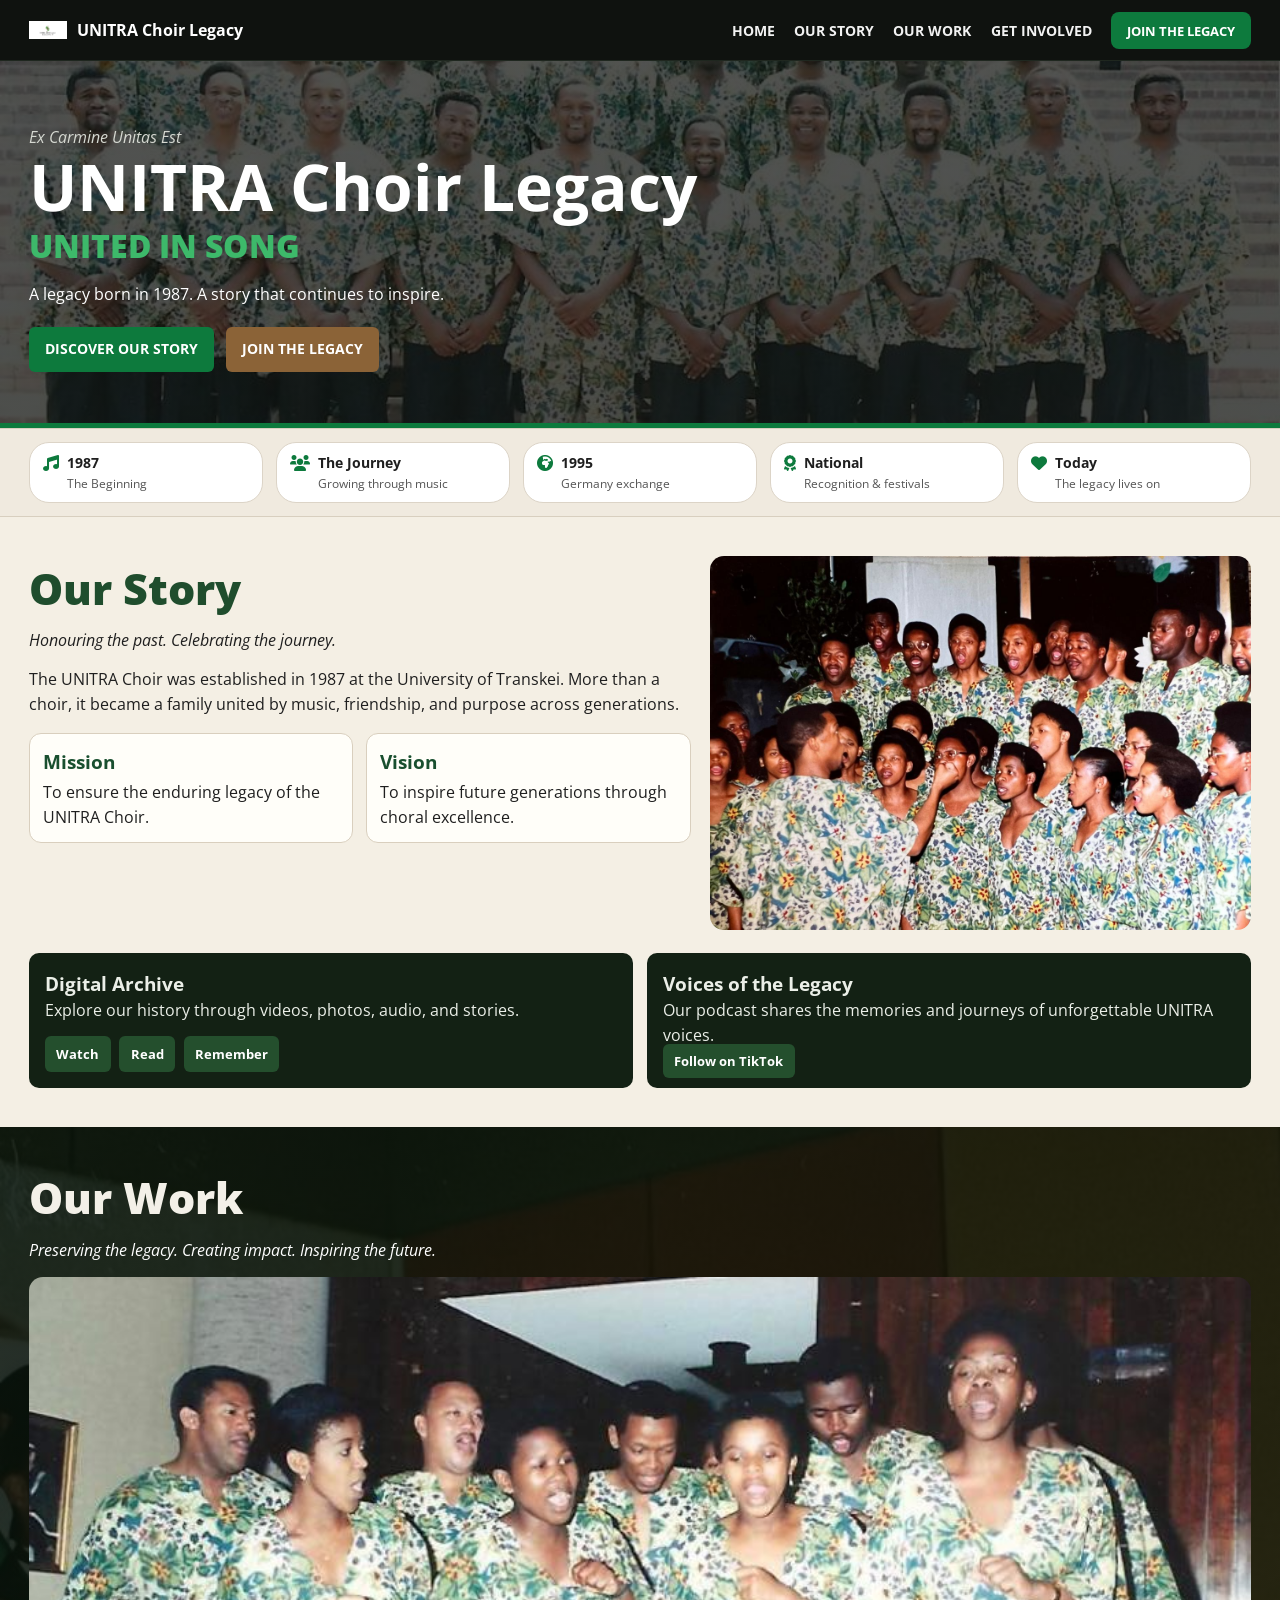
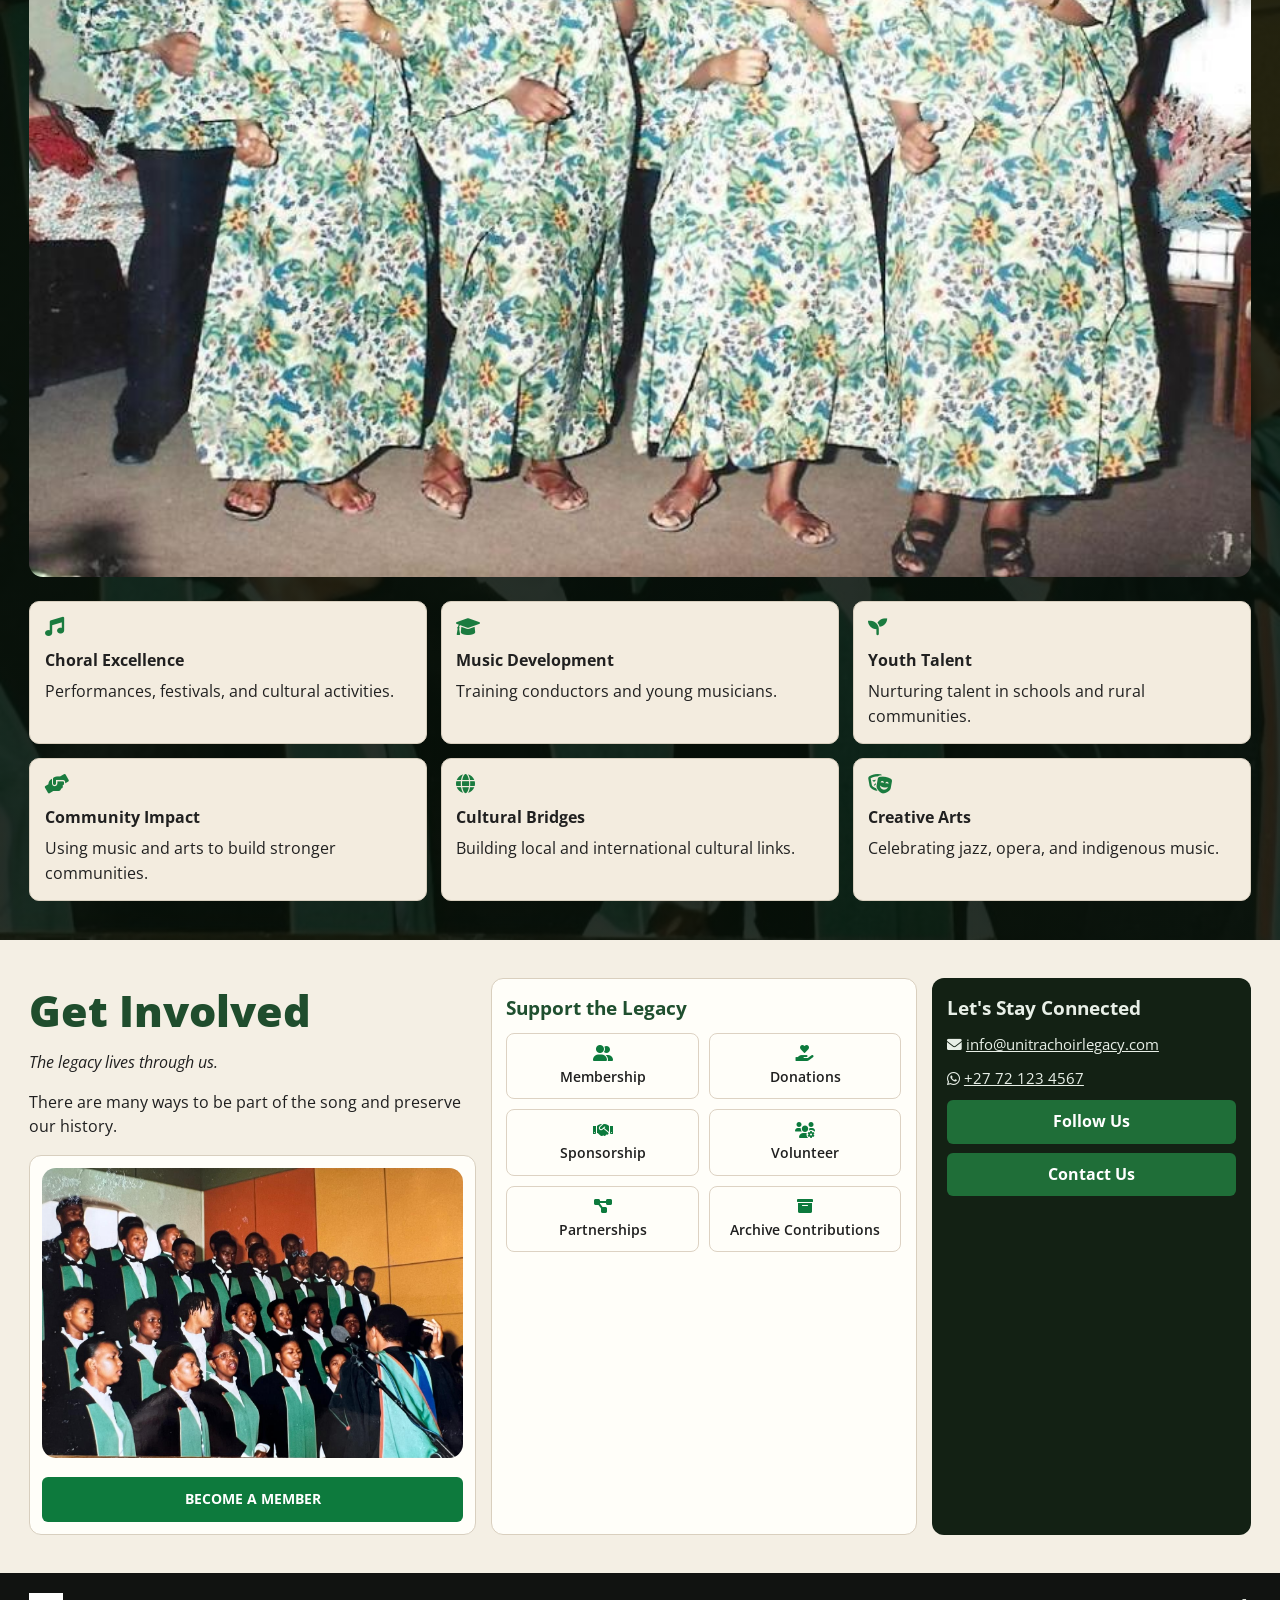
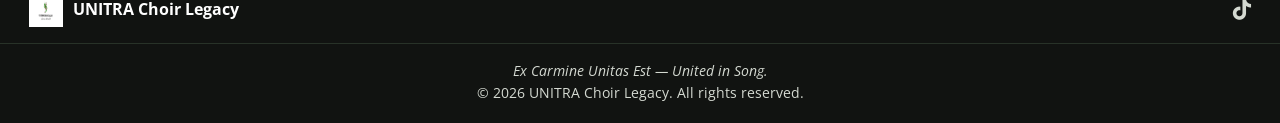
==== index.html @ 4122b19f "Adjust contact panel link semantics and accessibility Co-authored-by: khsiya7091-hash <261519642+khs" ====
<!doctype html>
<html lang="en">
  <head>
    <meta charset="UTF-8" />
    <meta name="viewport" content="width=device-width, initial-scale=1.0" />
    <title>UNITRA Choir Legacy</title>
    <link rel="stylesheet" href="styles.css" />
    <link rel="preconnect" href="https://fonts.googleapis.com" />
    <link rel="preconnect" href="https://fonts.gstatic.com" crossorigin />
    <link
      href="https://fonts.googleapis.com/css2?family=Kumbh+Sans:wght@300;400;600;700;900&family=Open+Sans:ital,wght@0,300;0,400;0,600;0,700;1,400&display=swap"
      rel="stylesheet"
    />
    <link
      rel="stylesheet"
      href="https://cdnjs.cloudflare.com/ajax/libs/font-awesome/6.0.0-beta3/css/all.min.css"
    />
    <link rel="icon" type="image/png" sizes="96x96" href="../favicon/favicon-96x96.png" />
    <link rel="icon" type="image/svg+xml" href="../favicon/favicon.svg" />
    <link rel="shortcut icon" href="../favicon/favicon.ico" />
    <link rel="apple-touch-icon" sizes="180x180" href="../favicon/apple-touch-icon.png" />
    <link rel="manifest" href="../favicon/site.webmanifest" />
  </head>
  <body>
    <nav class="navbar">
      <div class="navbar__container">
        <a href="index.html" id="navbar__logo">
          <img src="../images/UnitraLogo.png" alt="UNITRA Choir Legacy Logo" class="logo" />
          <span>UNITRA Choir Legacy</span>
        </a>
        <div class="navbar__toggle" id="mobile-menu">
          <span class="bar"></span>
          <span class="bar"></span>
          <span class="bar"></span>
        </div>
        <ul class="navbar__menu" id="navbar-menu">
          <li><a href="#home" class="navbar__links">Home</a></li>
          <li><a href="#story" class="navbar__links">Our Story</a></li>
          <li><a href="#work" class="navbar__links">Our Work</a></li>
          <li><a href="#involved" class="navbar__links">Get Involved</a></li>
          <li class="navbar__btn"><a href="#join" class="button">Join the Legacy</a></li>
        </ul>
      </div>
    </nav>

    <section class="hero hero--feedback" id="home">
      <div class="hero__container">
        <div class="hero__content">
          <div class="subtitle"><i>Ex Carmine Unitas Est</i></div>
          <h1>UNITRA Choir Legacy</h1>
          <p class="hero__motto">United in Song</p>
          <p class="tagline">A legacy born in 1987. A story that continues to inspire.</p>
          <div class="hero__actions">
            <a href="#story" class="hero__btn">Discover Our Story</a>
            <a href="#join" class="hero__btn hero__btn--alt">Join the Legacy</a>
          </div>
        </div>
      </div>
    </section>

    <section class="milestone-strip">
      <div class="container milestone-grid">
        <div class="milestone"><i class="fas fa-music"></i><strong>1987</strong><span>The Beginning</span></div>
        <div class="milestone"><i class="fas fa-users"></i><strong>The Journey</strong><span>Growing through music</span></div>
        <div class="milestone"><i class="fas fa-globe-africa"></i><strong>1995</strong><span>Germany exchange</span></div>
        <div class="milestone"><i class="fas fa-award"></i><strong>National</strong><span>Recognition & festivals</span></div>
        <div class="milestone"><i class="fas fa-heart"></i><strong>Today</strong><span>The legacy lives on</span></div>
      </div>
    </section>

    <section class="section section-cream" id="story">
      <div class="container two-col">
        <div>
          <h2 class="section-title">Our Story</h2>
          <p class="lead">Honouring the past. Celebrating the journey.</p>
          <p>
            The UNITRA Choir was established in 1987 at the University of Transkei. More than a choir, it became a
            family united by music, friendship, and purpose across generations.
          </p>
          <div class="mini-card-grid">
            <div class="mini-card"><h3>Mission</h3><p>To ensure the enduring legacy of the UNITRA Choir.</p></div>
            <div class="mini-card"><h3>Vision</h3><p>To inspire future generations through choral excellence.</p></div>
          </div>
        </div>
        <div class="story-media">
          <img src="../images/WhatsApp%20Image%202026-08-21%20at%2019.52.34%20(1).jpeg" alt="UNITRA choir history" />
        </div>
      </div>
      <div class="container archive-row">
        <div class="archive-box">
          <h3>Digital Archive</h3>
          <p>Explore our history through videos, photos, audio, and stories.</p>
          <div class="archive-actions">
            <a href="video.html">Watch</a>
            <a href="tech.html">Read</a>
            <a href="#join">Remember</a>
          </div>
        </div>
        <div class="archive-box">
          <h3>Voices of the Legacy</h3>
          <p>Our podcast shares the memories and journeys of unforgettable UNITRA voices.</p>
          <a class="listen-btn" href="https://www.tiktok.com/@unitrachoir_legacy" target="_blank" rel="noopener noreferrer">Follow on TikTok</a>
        </div>
      </div>
    </section>

    <section class="section section-dark" id="work">
      <div class="container">
        <h2 class="section-title">Our Work</h2>
        <p class="lead">Preserving the legacy. Creating impact. Inspiring the future.</p>
        <div class="work-banner">
          <img src="../images/WhatsApp%20Image%202026-08-21%20at%2019.52.35%20(1).jpeg" alt="UNITRA choir in performance attire" />
        </div>
        <div class="work-grid">
          <div class="work-card"><i class="fas fa-music"></i><h3>Choral Excellence</h3><p>Performances, festivals, and cultural activities.</p></div>
          <div class="work-card"><i class="fas fa-graduation-cap"></i><h3>Music Development</h3><p>Training conductors and young musicians.</p></div>
          <div class="work-card"><i class="fas fa-seedling"></i><h3>Youth Talent</h3><p>Nurturing talent in schools and rural communities.</p></div>
          <div class="work-card"><i class="fas fa-hands-helping"></i><h3>Community Impact</h3><p>Using music and arts to build stronger communities.</p></div>
          <div class="work-card"><i class="fas fa-globe"></i><h3>Cultural Bridges</h3><p>Building local and international cultural links.</p></div>
          <div class="work-card"><i class="fas fa-theater-masks"></i><h3>Creative Arts</h3><p>Celebrating jazz, opera, and indigenous music.</p></div>
        </div>
      </div>
    </section>

    <section class="section section-cream" id="involved">
      <div class="container involved-grid">
        <div>
          <h2 class="section-title">Get Involved</h2>
          <p class="lead">The legacy lives through us.</p>
          <p>There are many ways to be part of the song and preserve our history.</p>
          <div class="join-block" id="join">
            <img src="../images/WhatsApp%20Image%202026-08-21%20at%2019.52.35.jpeg" alt="UNITRA choir members" />
            <a href="mailto:info@unitrachoirlegacy.com?subject=Join%20the%20UNITRA%20Choir%20Legacy" class="hero__btn">Become a Member</a>
          </div>
        </div>

        <div class="support-grid">
          <h3>Support the Legacy</h3>
          <div><i class="fas fa-user-friends"></i><span>Membership</span></div>
          <div><i class="fas fa-hand-holding-heart"></i><span>Donations</span></div>
          <div><i class="fas fa-handshake"></i><span>Sponsorship</span></div>
          <div><i class="fas fa-users-cog"></i><span>Volunteer</span></div>
          <div><i class="fas fa-project-diagram"></i><span>Partnerships</span></div>
          <div><i class="fas fa-archive"></i><span>Archive Contributions</span></div>
        </div>

        <div class="contact-panel">
          <h3>Let's Stay Connected</h3>
          <p><i class="fas fa-envelope"></i> <a href="mailto:info@unitrachoirlegacy.com">info@unitrachoirlegacy.com</a></p>
          <p><i class="fab fa-whatsapp"></i> <a href="tel:+27721234567">+27 72 123 4567</a></p>
          <a href="https://www.tiktok.com/@unitrachoir_legacy" target="_blank" rel="noopener noreferrer" class="contact-cta" aria-label="Follow UNITRA Choir Legacy on TikTok">Follow Us</a>
          <a href="mailto:info@unitrachoirlegacy.com" class="contact-cta" aria-label="Contact UNITRA Choir Legacy by email">Contact Us</a>
        </div>
      </div>
    </section>

    <footer class="footer">
      <div class="footer__content">
        <div class="footer__logo">
          <img src="../images/UnitraLogo.png" alt="UNITRA Choir Legacy logo" class="logo" />
          <span>UNITRA Choir Legacy</span>
        </div>
        <div class="footer__social">
          <a href="https://www.tiktok.com/@unitrachoir_legacy" target="_blank" rel="noopener noreferrer" aria-label="UNITRA Choir Legacy TikTok"><i class="fab fa-tiktok"></i></a>
        </div>
      </div>
      <div class="footer__copy">
        <i>Ex Carmine Unitas Est — United in Song.</i><br />
        &copy; 2026 UNITRA Choir Legacy. All rights reserved.
      </div>
    </footer>

    <script src="app.js"></script>
  </body>
</html>
---- styles.css ----
/* styles.css */

:root {
  --green: #0d7a3d;
  --green-dark: #095a2e;
  --cream: #f4efe4;
  --ink: #151515;
}

* {
  margin: 0;
  padding: 0;
  box-sizing: border-box;
  font-family: "Open Sans", "Kumbh Sans", sans-serif;
}

body {
  background: #efe8da;
  color: #1f1f1f;
  line-height: 1.55;
}

a {
  text-decoration: none;
  color: inherit;
}

.container {
  max-width: 1260px;
  margin: 0 auto;
  padding: 0 1.2rem;
}

.navbar {
  position: sticky;
  top: 0;
  z-index: 999;
  background: #0f120f;
  border-bottom: 1px solid #1f271f;
}

.navbar__container {
  max-width: 1260px;
  margin: 0 auto;
  padding: 0.7rem 1.2rem;
  display: flex;
  align-items: center;
  justify-content: space-between;
  gap: 1rem;
}

#navbar__logo {
  display: flex;
  align-items: center;
  gap: 0.6rem;
  color: #fff;
  font-weight: 700;
}

#navbar__logo .logo {
  width: 38px;
  height: 38px;
  object-fit: contain;
}

.navbar__menu {
  list-style: none;
  display: flex;
  align-items: center;
  gap: 1.2rem;
}

.navbar__links {
  color: #f2f2f2;
  font-size: 0.88rem;
  font-weight: 700;
  text-transform: uppercase;
}

.navbar__links:hover {
  color: #9ed58f;
}

.navbar__btn .button {
  background: var(--green);
  color: #fff;
  font-size: 0.82rem;
  text-transform: uppercase;
  font-weight: 700;
  padding: 0.6rem 1rem;
  border-radius: 8px;
}

.navbar__btn .button:hover {
  background: var(--green-dark);
}

.navbar__toggle {
  display: none;
  flex-direction: column;
  cursor: pointer;
}

.navbar__toggle .bar {
  width: 28px;
  height: 3px;
  background: #fff;
  margin: 4px 0;
}

.hero {
  color: #fff;
}

.hero--feedback {
  background:
    linear-gradient(rgba(8, 10, 8, 0.7), rgba(8, 10, 8, 0.72)),
    url("../images/WhatsApp%20Image%202026-08-21%20at%2019.52.32.jpeg")
      center/cover no-repeat;
  border-bottom: 5px solid var(--green);
}

.hero__container {
  max-width: 1260px;
  margin: 0 auto;
  padding: 4rem 1.2rem 3.2rem;
}

.hero__img img {
  width: 100%;
  border-radius: 14px;
}

.hero__content h1 {
  font-size: clamp(2rem, 6vw, 4rem);
  line-height: 1.05;
  margin-top: 0.2rem;
}

.subtitle {
  color: #d5d8d1;
  font-style: italic;
}

.hero__motto {
  color: #3db96a;
  font-size: clamp(1.1rem, 2.6vw, 2rem);
  font-weight: 800;
  text-transform: uppercase;
}

.tagline {
  margin: 0.75rem 0 1.25rem;
  max-width: 560px;
}

.hero__actions {
  display: flex;
  flex-wrap: wrap;
  gap: 0.75rem;
}

.hero__btn {
  display: inline-block;
  background: var(--green);
  color: #fff;
  border-radius: 6px;
  font-size: 0.9rem;
  font-weight: 700;
  padding: 0.7rem 1rem;
  text-transform: uppercase;
}

.hero__btn:hover {
  background: var(--green-dark);
}

.hero__btn--alt {
  background: #8b6337;
}

.milestone-strip {
  background: #f0eadf;
  border-top: 1px solid #d8cfbf;
  border-bottom: 1px solid #d8cfbf;
}

.milestone-grid {
  display: grid;
  grid-template-columns: repeat(auto-fit, minmax(170px, 1fr));
  gap: 0.8rem;
  padding: 0.8rem 1.2rem;
}

.milestone {
  background: #fff;
  border: 1px solid #dcd4c7;
  border-radius: 20px;
  padding: 0.6rem 0.8rem;
  display: grid;
  grid-template-columns: auto 1fr;
  column-gap: 0.5rem;
  align-items: center;
}

.milestone i {
  color: var(--green);
}

.milestone strong {
  font-size: 0.86rem;
}

.milestone span {
  grid-column: 2;
  font-size: 0.78rem;
  color: #555;
}

.section {
  padding: 2.4rem 0;
}

.grid-2 {
  display: grid;
  grid-template-columns: 1fr 1fr;
  gap: 1rem;
}

.card {
  background: #fffef9;
  border: 1px solid #d8cfbf;
  border-radius: 12px;
  padding: 1rem;
}

.section-cream {
  background: var(--cream);
}

.section-dark {
  background:
    linear-gradient(rgba(7, 17, 8, 0.87), rgba(7, 17, 8, 0.87)),
    url("../images/WhatsApp%20Image%202026-08-21%20at%2019.52.35.jpeg")
      center/cover no-repeat;
  color: #fff;
}

.section-title {
  font-size: clamp(1.7rem, 4vw, 2.7rem);
  color: #1f4d2d;
  font-weight: 800;
  margin-bottom: 0.35rem;
}

.section-dark .section-title {
  color: #f3f0e8;
}

.lead {
  font-style: italic;
  margin-bottom: 0.9rem;
}

.two-col {
  display: grid;
  grid-template-columns: 1.1fr 0.9fr;
  gap: 1.2rem;
}

.story-media img,
.work-banner img,
.join-block img {
  width: 100%;
  border-radius: 14px;
  object-fit: cover;
}

.mini-card-grid {
  margin-top: 1rem;
  display: grid;
  grid-template-columns: repeat(2, minmax(0, 1fr));
  gap: 0.8rem;
}

.mini-card {
  background: #fffef9;
  border: 1px solid #d9cfbe;
  border-radius: 12px;
  padding: 0.8rem;
}

.mini-card h3 {
  color: #194f2f;
  margin-bottom: 0.25rem;
}

.archive-row {
  margin-top: 1rem;
  display: grid;
  grid-template-columns: 1fr 1fr;
  gap: 0.9rem;
}

.archive-box {
  background: #132114;
  color: #ebefe8;
  border-radius: 10px;
  padding: 1rem;
}

.archive-actions {
  margin-top: 0.8rem;
  display: flex;
  gap: 0.55rem;
}

.archive-actions a,
.listen-btn {
  background: #244f2d;
  color: #fff;
  padding: 0.5rem 0.7rem;
  border-radius: 6px;
  font-size: 0.82rem;
  font-weight: 700;
}

.work-banner {
  margin: 0.9rem 0 1.1rem;
}

.work-grid {
  display: grid;
  grid-template-columns: repeat(3, minmax(0, 1fr));
  gap: 0.85rem;
}

.work-card {
  background: #f3ecdf;
  color: #202020;
  border-radius: 10px;
  border: 1px solid #d8cfbf;
  padding: 0.9rem;
}

.work-card i {
  color: #1a7b3f;
  font-size: 1.2rem;
}

.work-card h3 {
  margin: 0.45rem 0 0.35rem;
  font-size: 1.02rem;
}

.involved-grid {
  display: grid;
  grid-template-columns: 1.05fr 1fr 0.75fr;
  gap: 0.95rem;
}

.join-block {
  margin-top: 1rem;
  background: #fffef9;
  border: 1px solid #d8cfbf;
  border-radius: 12px;
  padding: 0.75rem;
}

.join-block .hero__btn {
  margin-top: 0.75rem;
  width: 100%;
  text-align: center;
}

.support-grid {
  background: #fffef9;
  border: 1px solid #d9cfbe;
  border-radius: 12px;
  padding: 0.9rem;
  display: grid;
  grid-template-columns: 1fr 1fr;
  gap: 0.65rem;
  align-content: start;
}

.support-grid h3 {
  grid-column: 1 / -1;
  color: #1f4f2f;
}

.support-grid div {
  border: 1px solid #ddd2c3;
  border-radius: 8px;
  padding: 0.7rem 0.5rem;
  text-align: center;
  display: flex;
  flex-direction: column;
  gap: 0.3rem;
}

.support-grid i {
  color: var(--green);
}

.support-grid span {
  font-size: 0.85rem;
  font-weight: 600;
}

.contact-panel {
  background: #132114;
  color: #e8efe7;
  border-radius: 12px;
  padding: 0.95rem;
}

.contact-panel h3 {
  margin-bottom: 0.7rem;
}

.contact-panel p {
  font-size: 0.92rem;
  margin-bottom: 0.65rem;
}

.contact-panel p a {
  color: #e8efe7;
  text-decoration: underline;
}

.contact-panel .contact-cta {
  display: block;
  margin-top: 0.55rem;
  text-align: center;
  background: #1f6e38;
  color: #fff;
  padding: 0.6rem;
  border-radius: 6px;
  font-weight: 700;
}

.footer {
  background: #111311;
  color: #d4d9d1;
  padding-top: 1.2rem;
}

.footer__content {
  max-width: 1260px;
  margin: 0 auto;
  padding: 0 1.2rem;
  display: flex;
  align-items: center;
  justify-content: space-between;
}

.footer__logo {
  display: flex;
  align-items: center;
  gap: 0.6rem;
  color: #fff;
  font-weight: 700;
}

.footer__logo .logo {
  width: 34px;
  height: 34px;
}

.footer__social a {
  font-size: 1.3rem;
}

.footer__copy {
  text-align: center;
  border-top: 1px solid #283228;
  margin-top: 1rem;
  padding: 1rem 0 1.2rem;
  font-size: 0.9rem;
}

@media screen and (max-width: 1024px) {
  .two-col {
    grid-template-columns: 1fr;
  }

  .work-grid {
    grid-template-columns: repeat(2, minmax(0, 1fr));
  }

  .involved-grid {
    grid-template-columns: 1fr;
  }
}

@media screen and (max-width: 960px) {
  .navbar__menu {
    display: none;
    flex-direction: column;
    width: 100%;
    background: #0f120f;
    padding: 1rem 0;
    align-items: flex-start;
  }

  .navbar__menu.active {
    display: flex;
  }

  .navbar__toggle {
    display: flex;
  }

  #navbar__logo span {
    font-size: 0.95rem;
  }
}

@media screen and (max-width: 680px) {
  .archive-row,
  .mini-card-grid,
  .work-grid,
  .support-grid,
  .grid-2 {
    grid-template-columns: 1fr;
  }
}
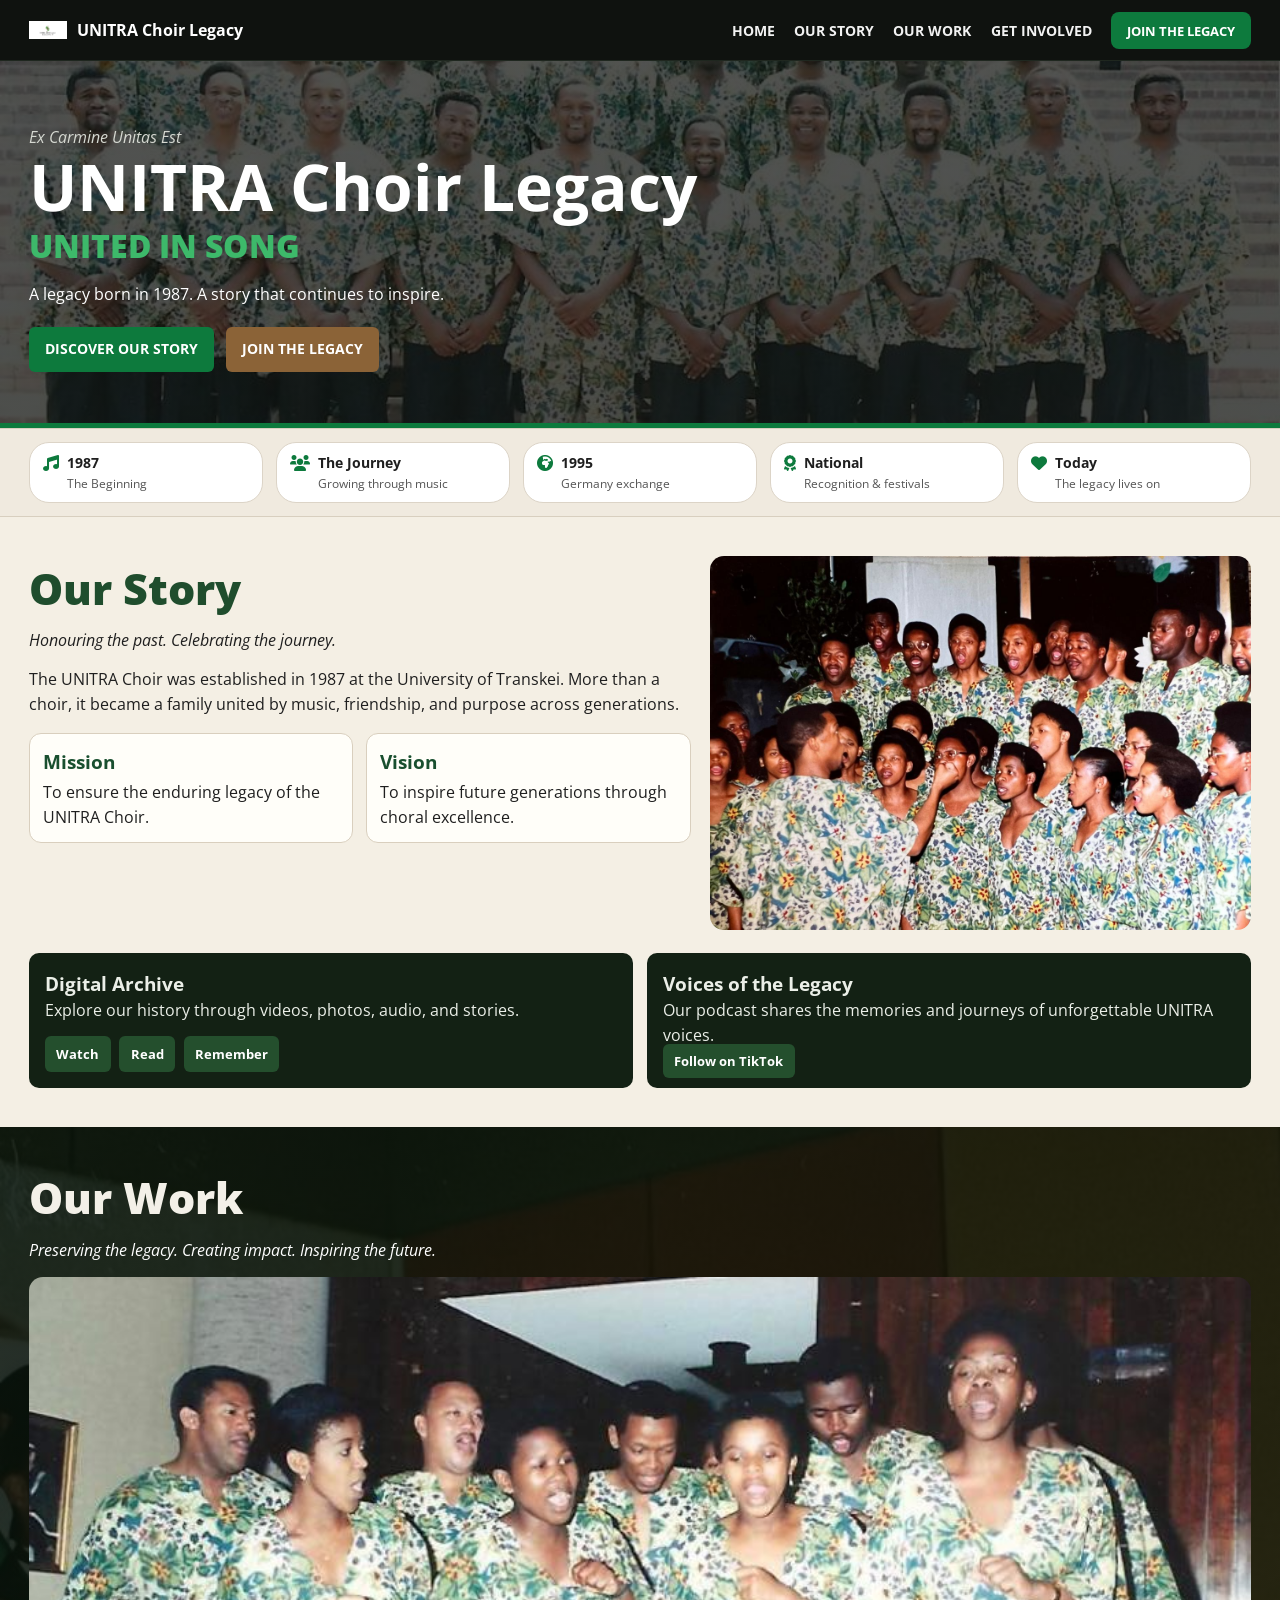
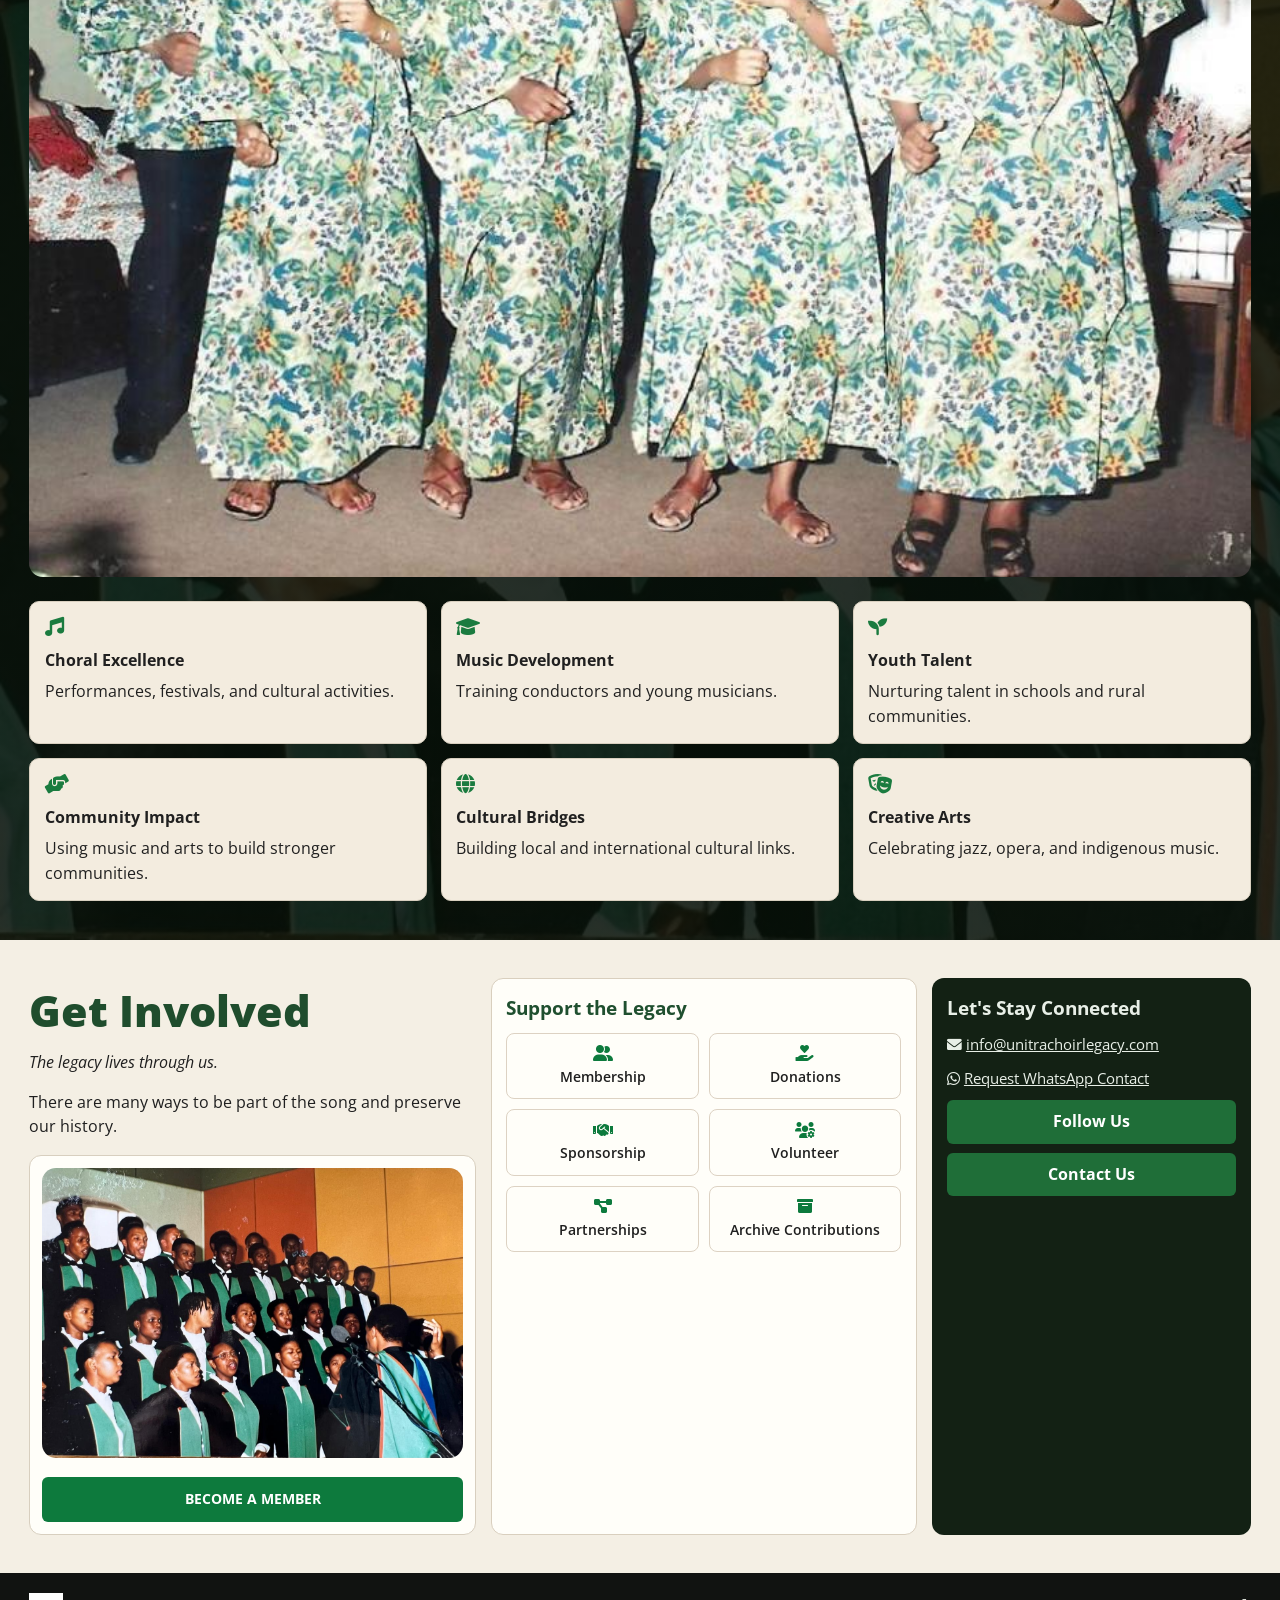
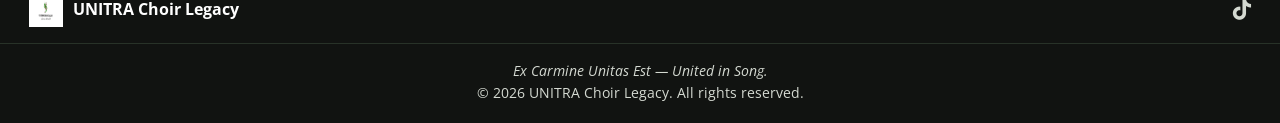
==== commit 066201ee: "Clarify podcast link and WhatsApp contact action Co-authored-by: khsiya7091-hash <261519642+khsiya70" ====
--- a/index.html
+++ b/index.html
@@ -99,7 +99,7 @@
         <div class="archive-box">
           <h3>Voices of the Legacy</h3>
           <p>Our podcast shares the memories and journeys of unforgettable UNITRA voices.</p>
-          <a class="listen-btn" href="https://www.tiktok.com/@unitrachoir_legacy" target="_blank" rel="noopener noreferrer">Follow on TikTok</a>
+          <a class="listen-btn" href="https://www.tiktok.com/@unitrachoir_legacy" target="_blank" rel="noopener noreferrer" aria-label="Follow Voices of the Legacy podcast on TikTok">Follow on TikTok</a>
         </div>
       </div>
     </section>
@@ -147,7 +147,7 @@
         <div class="contact-panel">
           <h3>Let's Stay Connected</h3>
           <p><i class="fas fa-envelope"></i> <a href="mailto:info@unitrachoirlegacy.com">info@unitrachoirlegacy.com</a></p>
-          <p><i class="fab fa-whatsapp"></i> <a href="tel:+27721234567">+27 72 123 4567</a></p>
+          <p><i class="fab fa-whatsapp"></i> <a href="mailto:info@unitrachoirlegacy.com?subject=WhatsApp%20Contact%20Request">Request WhatsApp Contact</a></p>
           <a href="https://www.tiktok.com/@unitrachoir_legacy" target="_blank" rel="noopener noreferrer" class="contact-cta" aria-label="Follow UNITRA Choir Legacy on TikTok">Follow Us</a>
           <a href="mailto:info@unitrachoirlegacy.com" class="contact-cta" aria-label="Contact UNITRA Choir Legacy by email">Contact Us</a>
         </div>
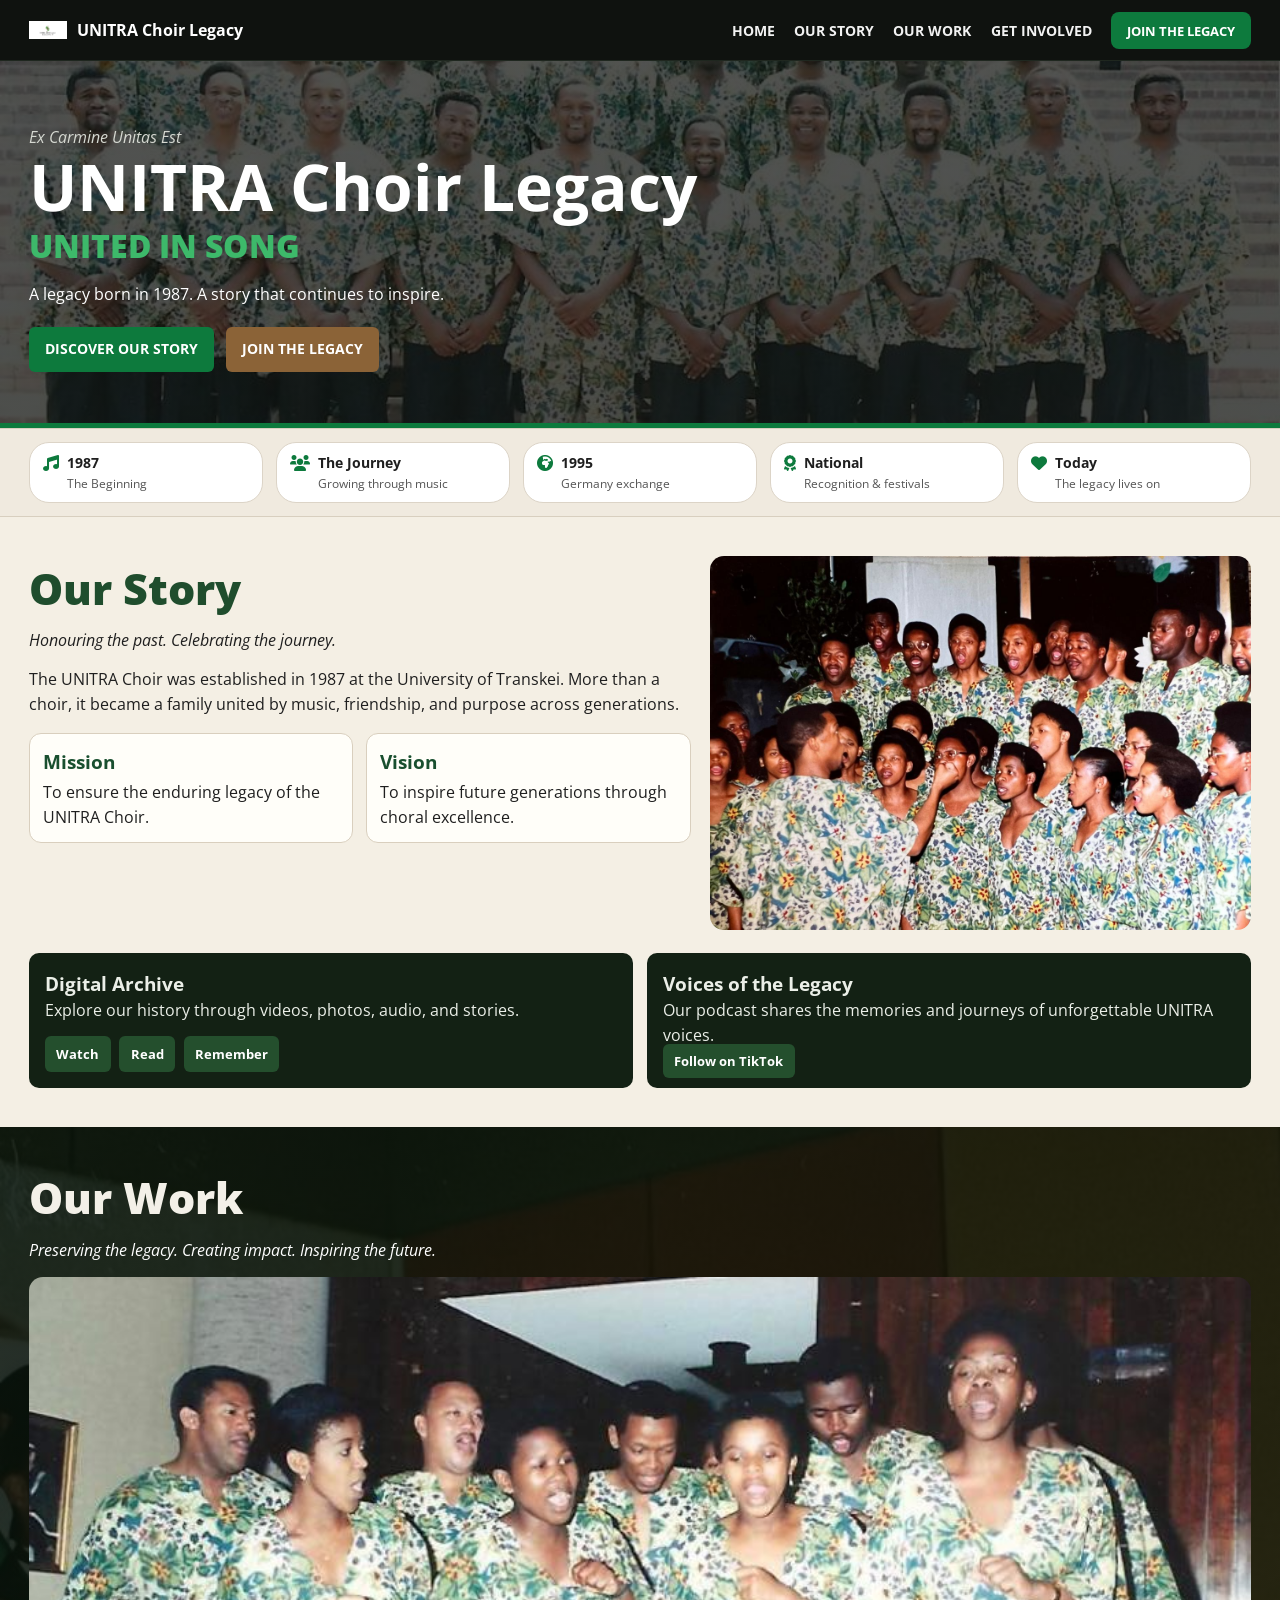
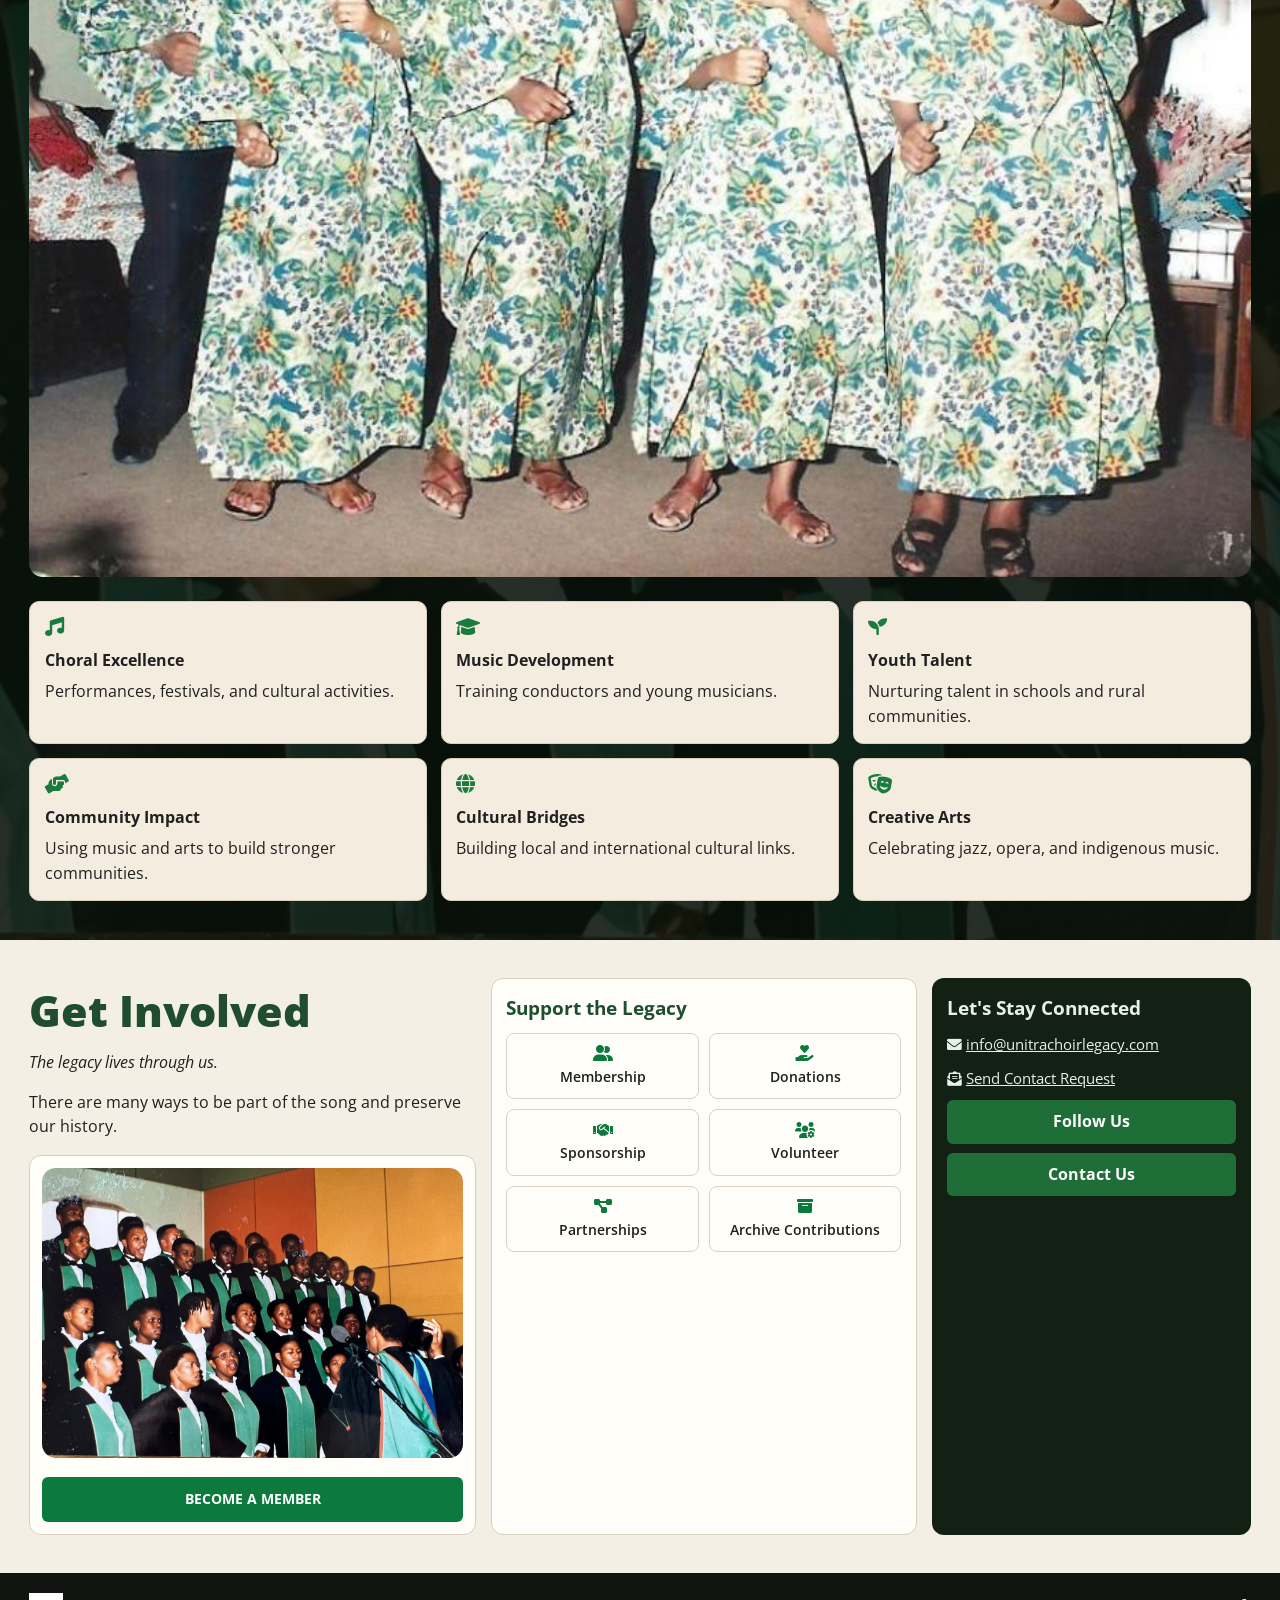
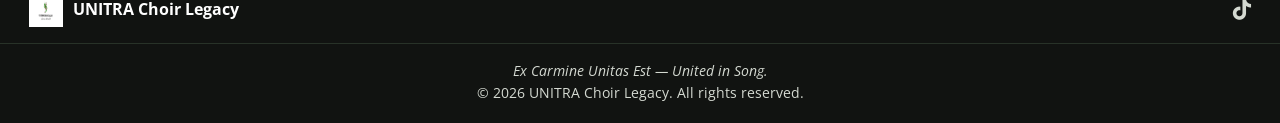
==== commit 3729a2a7: "Align contact label and add keyboard focus styles Co-authored-by: khsiya7091-hash <261519642+khsiya7" ====
--- a/index.html
+++ b/index.html
@@ -28,11 +28,11 @@
           <img src="../images/UnitraLogo.png" alt="UNITRA Choir Legacy Logo" class="logo" />
           <span>UNITRA Choir Legacy</span>
         </a>
-        <div class="navbar__toggle" id="mobile-menu">
+        <button class="navbar__toggle" id="mobile-menu" type="button" aria-label="Toggle navigation menu" aria-controls="navbar-menu" aria-expanded="false">
           <span class="bar"></span>
           <span class="bar"></span>
           <span class="bar"></span>
-        </div>
+        </button>
         <ul class="navbar__menu" id="navbar-menu">
           <li><a href="#home" class="navbar__links">Home</a></li>
           <li><a href="#story" class="navbar__links">Our Story</a></li>
@@ -147,7 +147,7 @@
         <div class="contact-panel">
           <h3>Let's Stay Connected</h3>
           <p><i class="fas fa-envelope"></i> <a href="mailto:info@unitrachoirlegacy.com">info@unitrachoirlegacy.com</a></p>
-          <p><i class="fab fa-whatsapp"></i> <a href="mailto:info@unitrachoirlegacy.com?subject=WhatsApp%20Contact%20Request">Request WhatsApp Contact</a></p>
+          <p><i class="fas fa-envelope-open-text"></i> <a href="mailto:info@unitrachoirlegacy.com?subject=Contact%20Request">Send Contact Request</a></p>
           <a href="https://www.tiktok.com/@unitrachoir_legacy" target="_blank" rel="noopener noreferrer" class="contact-cta" aria-label="Follow UNITRA Choir Legacy on TikTok">Follow Us</a>
           <a href="mailto:info@unitrachoirlegacy.com" class="contact-cta" aria-label="Contact UNITRA Choir Legacy by email">Contact Us</a>
         </div>
--- a/styles.css
+++ b/styles.css
@@ -95,10 +95,20 @@
   background: var(--green-dark);
 }
 
+.navbar__links:focus-visible,
+.navbar__btn .button:focus-visible {
+  outline: 2px solid #9ed58f;
+  outline-offset: 3px;
+  border-radius: 4px;
+}
+
 .navbar__toggle {
   display: none;
   flex-direction: column;
   cursor: pointer;
+  background: transparent;
+  border: none;
+  padding: 0;
 }
 
 .navbar__toggle .bar {
@@ -173,6 +183,14 @@
 
 .hero__btn:hover {
   background: var(--green-dark);
+}
+
+.hero__btn:focus-visible,
+.archive-actions a:focus-visible,
+.listen-btn:focus-visible,
+.contact-panel .contact-cta:focus-visible {
+  outline: 2px solid #fff;
+  outline-offset: 3px;
 }
 
 .hero__btn--alt {
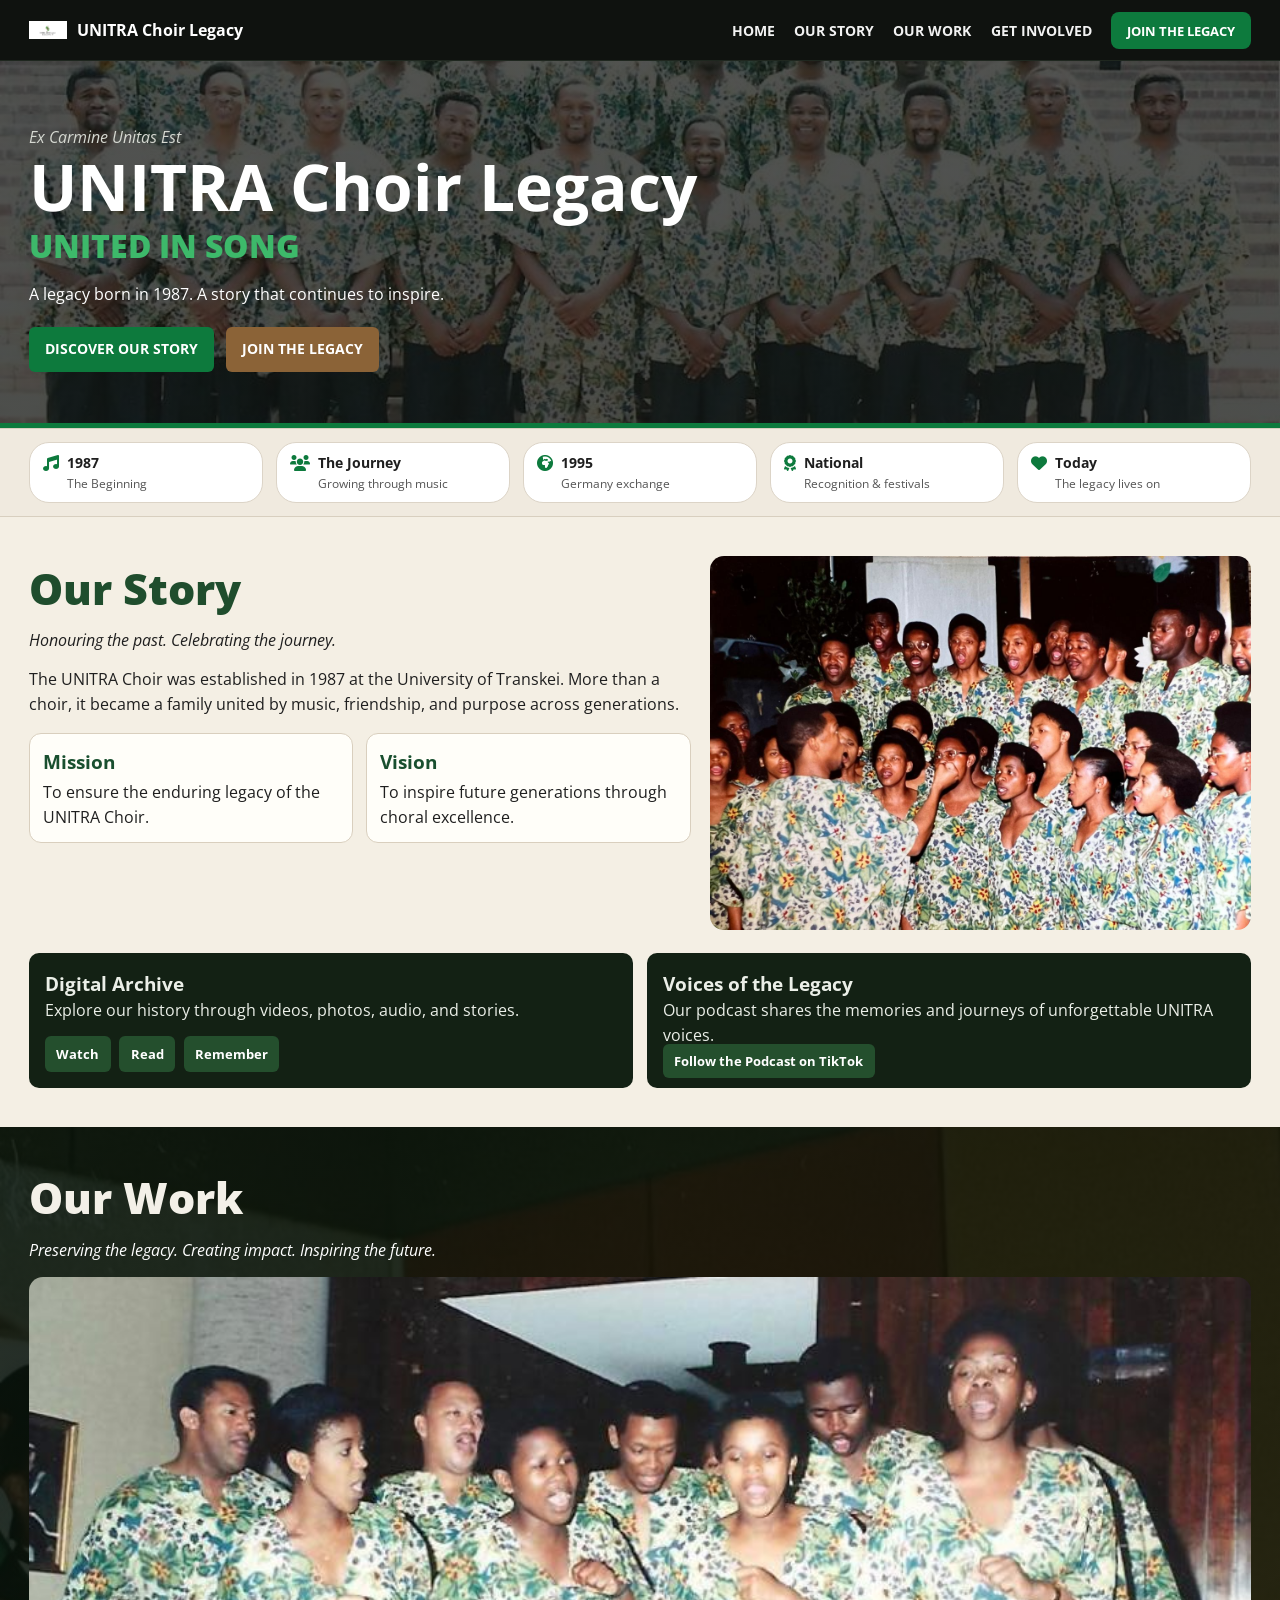
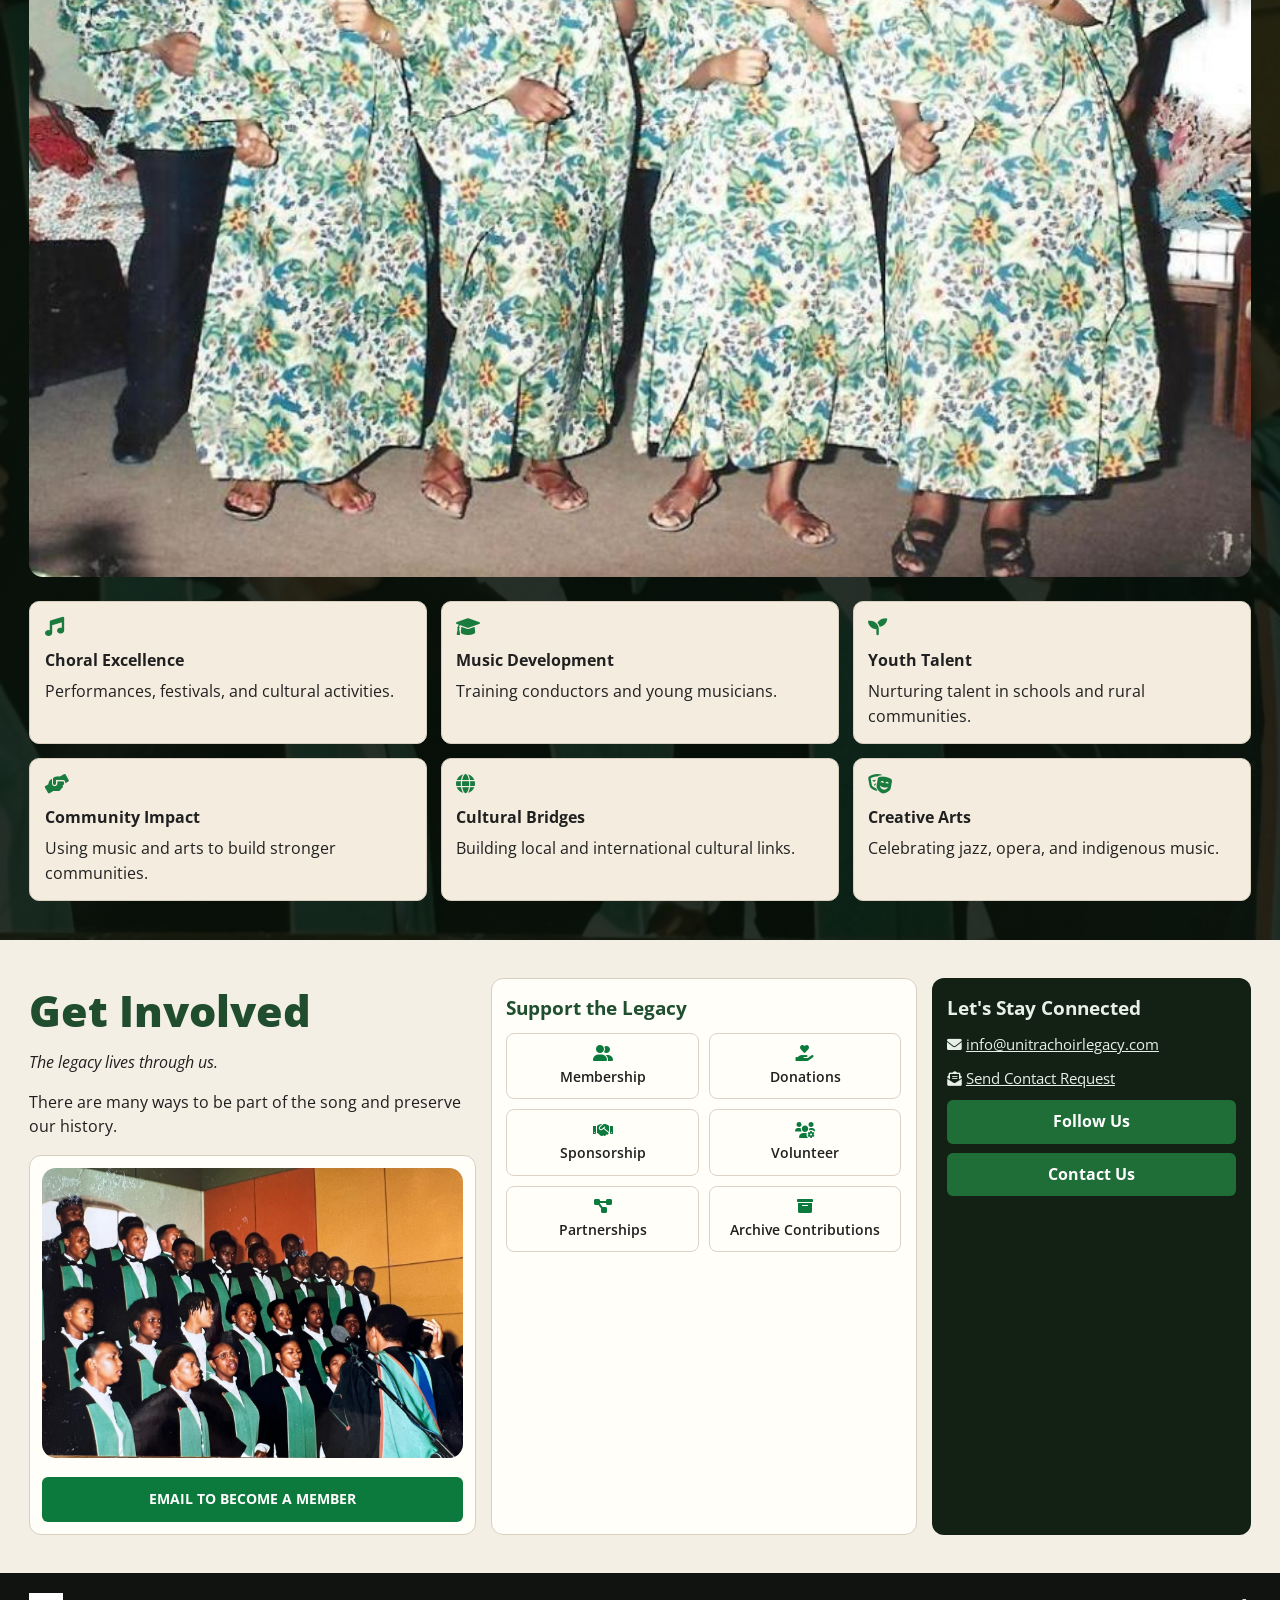
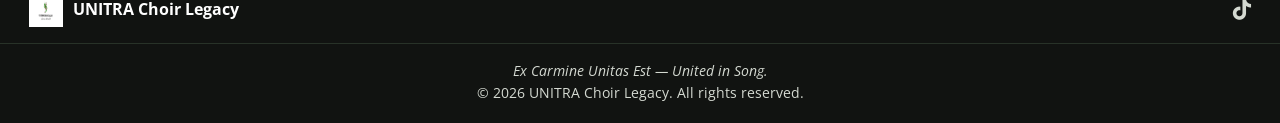
==== commit e2adf63b: "Clarify join and podcast CTA labels Co-authored-by: khsiya7091-hash <261519642+khsiya7091-hash@users" ====
--- a/index.html
+++ b/index.html
@@ -99,7 +99,7 @@
         <div class="archive-box">
           <h3>Voices of the Legacy</h3>
           <p>Our podcast shares the memories and journeys of unforgettable UNITRA voices.</p>
-          <a class="listen-btn" href="https://www.tiktok.com/@unitrachoir_legacy" target="_blank" rel="noopener noreferrer" aria-label="Follow Voices of the Legacy podcast on TikTok">Follow on TikTok</a>
+          <a class="listen-btn" href="https://www.tiktok.com/@unitrachoir_legacy" target="_blank" rel="noopener noreferrer" aria-label="Follow Voices of the Legacy podcast on TikTok">Follow the Podcast on TikTok</a>
         </div>
       </div>
     </section>
@@ -130,7 +130,7 @@
           <p>There are many ways to be part of the song and preserve our history.</p>
           <div class="join-block" id="join">
             <img src="../images/WhatsApp%20Image%202026-08-21%20at%2019.52.35.jpeg" alt="UNITRA choir members" />
-            <a href="mailto:info@unitrachoirlegacy.com?subject=Join%20the%20UNITRA%20Choir%20Legacy" class="hero__btn">Become a Member</a>
+            <a href="mailto:info@unitrachoirlegacy.com?subject=Join%20the%20UNITRA%20Choir%20Legacy" class="hero__btn">Email to Become a Member</a>
           </div>
         </div>
 
